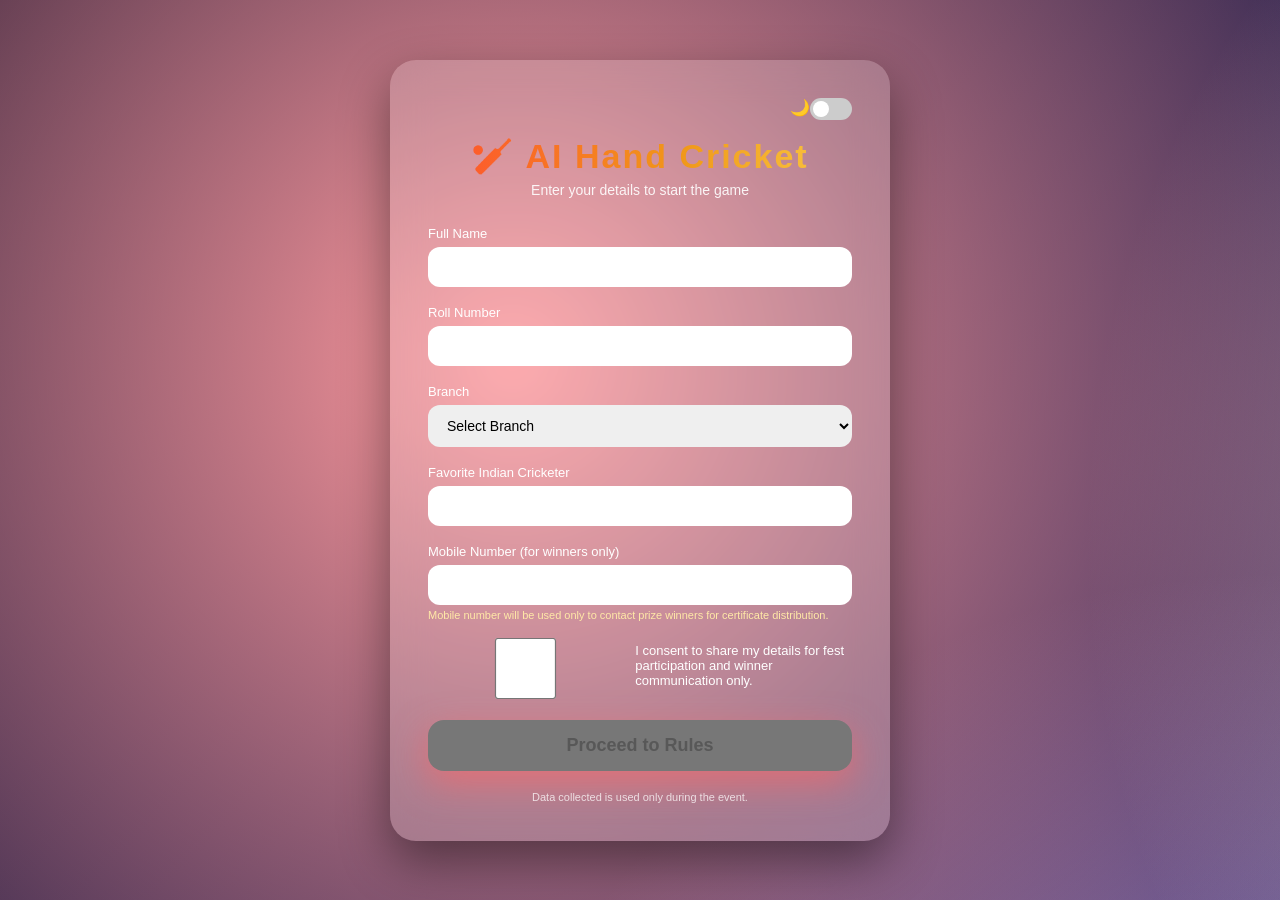
==== index.html @ 22d78728 "Finished tha AI model and is ready for improvement in UI/UX" ====
<!DOCTYPE html>
<html lang="en">
<head>
  <meta charset="UTF-8">
  <title>AI Hand Cricket | Registration</title>
  <meta name="viewport" content="width=device-width, initial-scale=1.0">

  <style> /* RESET */
    * {
        margin: 0;
        padding: 0;
        box-sizing: border-box;
        font-family: "Poppins", "Segoe UI", sans-serif;
      }
      
      /* BACKGROUND */
      body {
        min-height: 100vh;
        background:
          radial-gradient(circle at 20% 20%, #ff9a9e, transparent 40%),
          radial-gradient(circle at 80% 30%, #fad0c4, transparent 40%),
          radial-gradient(circle at 50% 80%, #a18cd1, transparent 45%),
          linear-gradient(135deg, #0f0c29, #302b63, #24243e);
        background-size: 200% 200%;
        animation: bgFlow 14s ease infinite;
        display: flex;
        justify-content: center;
        align-items: center;
        color: #fff;
      }
      
      @keyframes bgFlow {
        0% { background-position: 0% 50%; }
        50% { background-position: 100% 50%; }
        100% { background-position: 0% 50%; }
      }
      
      /* CONTAINER */
      .container {
        width: 100%;
        max-width: 500px;
        padding: 38px;
        border-radius: 26px;
        background: rgba(255, 255, 255, 0.18);
        backdrop-filter: blur(18px);
        box-shadow: 0 20px 50px rgba(0,0,0,0.45);
      }
      
      /* TITLE */
      h1 {
        text-align: center;
        font-size: 34px;
        font-weight: 800;
        margin-bottom: 6px;
        letter-spacing: 2px;
        background: linear-gradient(
          90deg,
          #ff512f,
          #f09819,
          #ffe259,
          #12d8fa,
          #1fa2ff,
          #dd2476
        );
        background-size: 300% auto;
        -webkit-background-clip: text;
        -webkit-text-fill-color: transparent;
        animation: textFlow 4s linear infinite;
      }
      
      @keyframes textFlow {
        0% { background-position: 0% center; }
        100% { background-position: 300% center; }
      }
      
      .subtitle {
        text-align: center;
        font-size: 14px;
        margin-bottom: 28px;
        opacity: 0.9;
      }
      
      /* FORM */
      .form-group {
        margin-bottom: 18px;
      }
      
      label {
        font-size: 13px;
        margin-bottom: 6px;
        display: block;
      }
      
      input, select {
        width: 100%;
        padding: 12px 15px;
        border-radius: 12px;
        border: none;
        outline: none;
        font-size: 14px;
      }
      
      input:focus, select:focus {
        box-shadow: 0 0 0 2px #12d8fa, 0 0 15px rgba(18,216,250,0.9);
      }
      
      small {
        font-size: 11px;
        color: #ffe9a7;
      }
      
      /* CONSENT */
      .consent {
        display: flex;
        gap: 12px;
        margin-top: 20px;
        font-size: 12px;
      }
      
      .consent input {
        accent-color: #ffe259;
        transform: scale(1.2);
      }
      
      /* BUTTON */
      button {
        width: 100%;
        margin-top: 26px;
        padding: 15px;
        font-size: 18px;
        font-weight: 700;
        border-radius: 16px;
        border: none;
        cursor: pointer;
        background: linear-gradient(90deg, #ffe259, #ffa751, #ff512f);
        box-shadow: 0 12px 35px rgba(255,100,100,0.6);
      }
      
      button:disabled {
        background: #777;
        cursor: not-allowed;
      }
      
      /* FOOTER */
      .footer {
        margin-top: 20px;
        font-size: 11px;
        text-align: center;
        opacity: 0.75;
      }
      
      /* DARK MODE */
      body.dark {
        background: linear-gradient(135deg, #0f0c29, #000);
      }
      
      body.dark .container {
        background: rgba(0,0,0,0.65);
      }
      
      body.dark input,
      body.dark select {
        background: #111;
        color: #fff;
      }
      
      /* TOGGLE */
      .theme-toggle {
        display: flex;
        justify-content: flex-end;
        margin-bottom: 10px;
      }
      
      .switch {
        position: relative;
        width: 42px;
        height: 22px;
      }
      
      .switch input {
        opacity: 0;
      }
      
      .slider {
        position: absolute;
        inset: 0;
        background: #ccc;
        border-radius: 20px;
      }
      
      .slider::before {
        content: "";
        position: absolute;
        height: 16px;
        width: 16px;
        left: 3px;
        bottom: 3px;
        background: white;
        border-radius: 50%;
      }
      
      input:checked + .slider {
        background: #12d8fa;
      }
      
      input:checked + .slider::before {
        transform: translateX(20px);
      }
      </style>
</head>

<body>

  <div class="container">

    <!-- Dark mode toggle -->
    <div class="theme-toggle">
      <span>🌙</span>
      <label class="switch">
        <input type="checkbox" id="darkToggle">
        <span class="slider"></span>
      </label>
    </div>

    <h1>🏏 AI Hand Cricket</h1>
    <p class="subtitle">Enter your details to start the game</p>

    <form id="registrationForm">

      <div class="form-group">
        <label>Full Name</label>
        <input type="text" id="name" required>
      </div>

      <div class="form-group">
        <label>Roll Number</label>
        <input type="text" id="rollno" required>
      </div>

      <div class="form-group">
        <label>Branch</label>
        <select id="branch" required>
          <option value="">Select Branch</option>
          <option value="CSE">Computer Science and Engineering</option>
          <option value="ECE">Electronics and Communication Engineering</option>
          <option value="EEE">Electrical and Electronics Engineering</option>
          <option value="ME">Mechanical Engineering</option>
          <option value="CH">Chemical Engineering</option>
          <option value="MT">Metallurgical Engineering</option>
          <option value="BT">Biotechnology</option>
          <option value="CE">Civil Engineering</option>
        </select>
      </div>

      <div class="form-group">
        <label>Favorite Indian Cricketer</label>
        <input type="text" id="favCricketer" required>
      </div>

      <div class="form-group">
        <label>Mobile Number (for winners only)</label>
        <input type="tel" id="mobile" pattern="[0-9]{10}">
        <small>
          Mobile number will be used only to contact prize winners for certificate distribution.
        </small>
      </div>

      <div class="consent">
        <input type="checkbox" id="consent">
        <label for="consent">
          I consent to share my details for fest participation and winner communication only.
        </label>
      </div>

      <button type="submit" id="submitBtn" disabled>
        Proceed to Rules
      </button>

    </form>

    <p class="footer">
      Data collected is used only during the event.
    </p>

  </div>

  <script > // ================================
    // ELEMENT REFERENCES
    // ================================
    const form = document.getElementById("registrationForm");
    const submitBtn = document.getElementById("submitBtn");
    const consentCheckbox = document.getElementById("consent");
    const darkToggle = document.getElementById("darkToggle");
    
    // Input fields
    const nameInput = document.getElementById("name");
    const rollnoInput = document.getElementById("rollno");
    const branchInput = document.getElementById("branch");
    const favCricketerInput = document.getElementById("favCricketer");
    const mobileInput = document.getElementById("mobile");
    
    // ================================
    // CONSENT LOGIC
    // ================================
    submitBtn.disabled = true;
    
    consentCheckbox.addEventListener("change", () => {
      submitBtn.disabled = !consentCheckbox.checked;
    });
    
    // ================================
    // FORM SUBMISSION
    // ================================
    form.addEventListener("submit", function (event) {
      event.preventDefault();
    
      // Trimmed values
      const name = nameInput.value.trim();
      const rollno = rollnoInput.value.trim();
      const branch = branchInput.value;
      const favCricketer = favCricketerInput.value.trim();
      const mobile = mobileInput.value.trim();
    
      // ----------------
      // VALIDATION
      // ----------------
      if (!name || !rollno || !branch || !favCricketer) {
        alert("Please fill all required fields.");
        return;
      }
    
      if (mobile && !/^[0-9]{10}$/.test(mobile)) {
        alert("Mobile number must be 10 digits.");
        return;
      }
    
      if (!consentCheckbox.checked) {
        alert("Please provide consent to continue.");
        return;
      }
    
      // ----------------
      // SAVE PLAYER DATA
      // ----------------
      const playerData = {
        name: name,
        rollno: rollno,
        branch: branch,
        favCricketer: favCricketer,
        mobile: mobile,
        registeredAt: new Date().toISOString()
      };
    
      // Save current player
      localStorage.setItem("currentPlayer", JSON.stringify(playerData));
    
      // Optional: maintain list of all players
      let allPlayers = JSON.parse(localStorage.getItem("allPlayers")) || [];
      allPlayers.push(playerData);
      localStorage.setItem("allPlayers", JSON.stringify(allPlayers));
    
      // ----------------
      // SUCCESS + REDIRECT
      // ----------------
      alert("Registration successful! Redirecting to rules...");
      window.location.href = "2.html";
    });
    
    // ================================
    // DARK MODE LOGIC
    // ================================
    
    // Load saved theme on page load
    const savedTheme = localStorage.getItem("theme");
    if (savedTheme === "dark") {
      document.body.classList.add("dark");
      if (darkToggle) darkToggle.checked = true;
    }
    
    // Toggle dark mode
    if (darkToggle) {
      darkToggle.addEventListener("change", () => {
        if (darkToggle.checked) {
          document.body.classList.add("dark");
          localStorage.setItem("theme", "dark");
        } else {
          document.body.classList.remove("dark");
          localStorage.setItem("theme", "light");
        }
      });
    }
    </script>
</body>
</html>
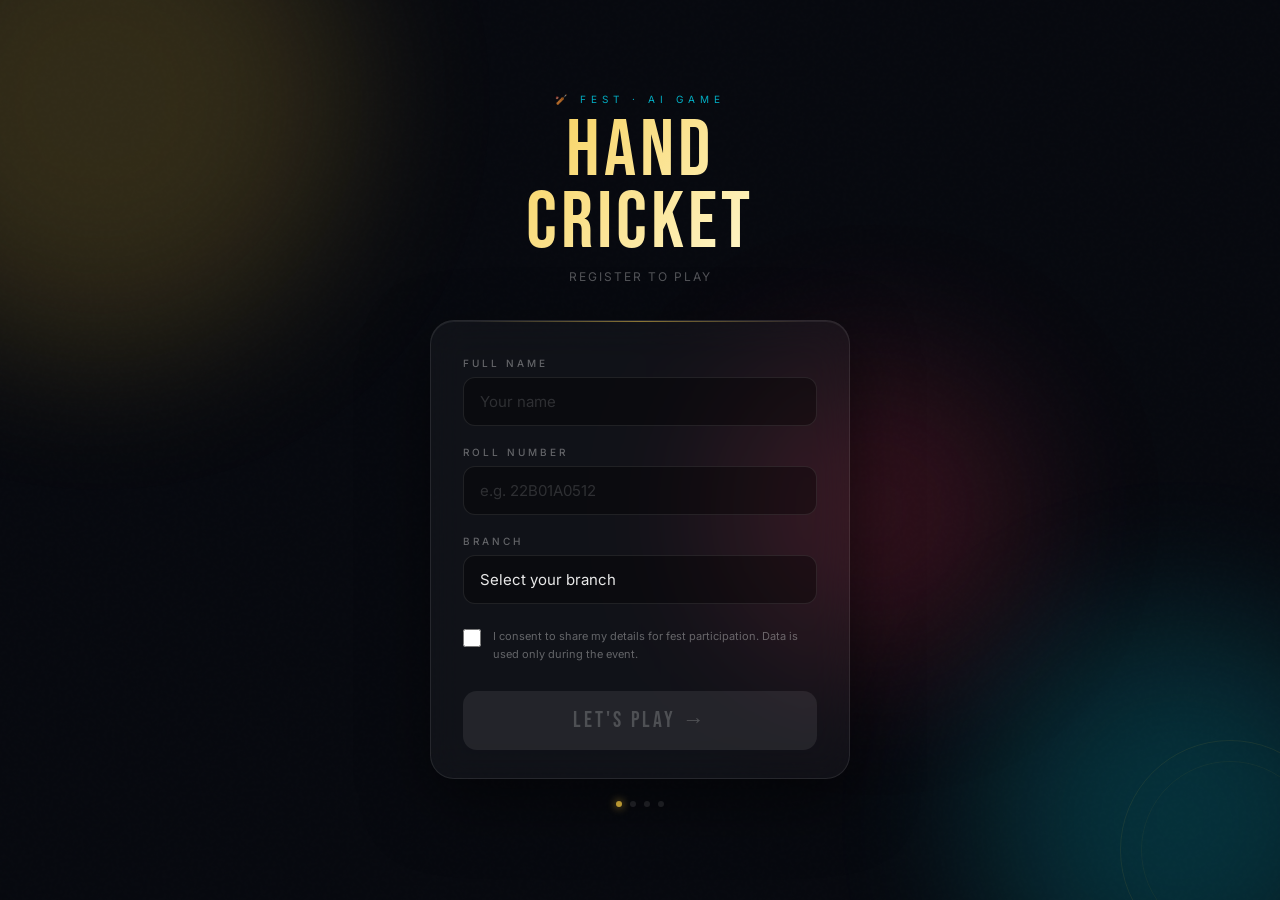
==== commit 7ca5fae9: "Add files via upload" ====
--- a/index.html
+++ b/index.html
@@ -2,393 +2,335 @@
 <html lang="en">
 <head>
   <meta charset="UTF-8">
-  <title>AI Hand Cricket | Registration</title>
+  <title>AI Hand Cricket | Register</title>
   <meta name="viewport" content="width=device-width, initial-scale=1.0">
-
-  <style> /* RESET */
-    * {
-        margin: 0;
-        padding: 0;
-        box-sizing: border-box;
-        font-family: "Poppins", "Segoe UI", sans-serif;
-      }
-      
-      /* BACKGROUND */
-      body {
-        min-height: 100vh;
-        background:
-          radial-gradient(circle at 20% 20%, #ff9a9e, transparent 40%),
-          radial-gradient(circle at 80% 30%, #fad0c4, transparent 40%),
-          radial-gradient(circle at 50% 80%, #a18cd1, transparent 45%),
-          linear-gradient(135deg, #0f0c29, #302b63, #24243e);
-        background-size: 200% 200%;
-        animation: bgFlow 14s ease infinite;
-        display: flex;
-        justify-content: center;
-        align-items: center;
-        color: #fff;
-      }
-      
-      @keyframes bgFlow {
-        0% { background-position: 0% 50%; }
-        50% { background-position: 100% 50%; }
-        100% { background-position: 0% 50%; }
-      }
-      
-      /* CONTAINER */
-      .container {
-        width: 100%;
-        max-width: 500px;
-        padding: 38px;
-        border-radius: 26px;
-        background: rgba(255, 255, 255, 0.18);
-        backdrop-filter: blur(18px);
-        box-shadow: 0 20px 50px rgba(0,0,0,0.45);
-      }
-      
-      /* TITLE */
-      h1 {
-        text-align: center;
-        font-size: 34px;
-        font-weight: 800;
-        margin-bottom: 6px;
-        letter-spacing: 2px;
-        background: linear-gradient(
-          90deg,
-          #ff512f,
-          #f09819,
-          #ffe259,
-          #12d8fa,
-          #1fa2ff,
-          #dd2476
-        );
-        background-size: 300% auto;
-        -webkit-background-clip: text;
-        -webkit-text-fill-color: transparent;
-        animation: textFlow 4s linear infinite;
-      }
-      
-      @keyframes textFlow {
-        0% { background-position: 0% center; }
-        100% { background-position: 300% center; }
-      }
-      
-      .subtitle {
-        text-align: center;
-        font-size: 14px;
-        margin-bottom: 28px;
-        opacity: 0.9;
-      }
-      
-      /* FORM */
-      .form-group {
-        margin-bottom: 18px;
-      }
-      
-      label {
-        font-size: 13px;
-        margin-bottom: 6px;
-        display: block;
-      }
-      
-      input, select {
-        width: 100%;
-        padding: 12px 15px;
-        border-radius: 12px;
-        border: none;
-        outline: none;
-        font-size: 14px;
-      }
-      
-      input:focus, select:focus {
-        box-shadow: 0 0 0 2px #12d8fa, 0 0 15px rgba(18,216,250,0.9);
-      }
-      
-      small {
-        font-size: 11px;
-        color: #ffe9a7;
-      }
-      
-      /* CONSENT */
-      .consent {
-        display: flex;
-        gap: 12px;
-        margin-top: 20px;
-        font-size: 12px;
-      }
-      
-      .consent input {
-        accent-color: #ffe259;
-        transform: scale(1.2);
-      }
-      
-      /* BUTTON */
-      button {
-        width: 100%;
-        margin-top: 26px;
-        padding: 15px;
-        font-size: 18px;
-        font-weight: 700;
-        border-radius: 16px;
-        border: none;
-        cursor: pointer;
-        background: linear-gradient(90deg, #ffe259, #ffa751, #ff512f);
-        box-shadow: 0 12px 35px rgba(255,100,100,0.6);
-      }
-      
-      button:disabled {
-        background: #777;
-        cursor: not-allowed;
-      }
-      
-      /* FOOTER */
-      .footer {
-        margin-top: 20px;
-        font-size: 11px;
-        text-align: center;
-        opacity: 0.75;
-      }
-      
-      /* DARK MODE */
-      body.dark {
-        background: linear-gradient(135deg, #0f0c29, #000);
-      }
-      
-      body.dark .container {
-        background: rgba(0,0,0,0.65);
-      }
-      
-      body.dark input,
-      body.dark select {
-        background: #111;
-        color: #fff;
-      }
-      
-      /* TOGGLE */
-      .theme-toggle {
-        display: flex;
-        justify-content: flex-end;
-        margin-bottom: 10px;
-      }
-      
-      .switch {
-        position: relative;
-        width: 42px;
-        height: 22px;
-      }
-      
-      .switch input {
-        opacity: 0;
-      }
-      
-      .slider {
-        position: absolute;
-        inset: 0;
-        background: #ccc;
-        border-radius: 20px;
-      }
-      
-      .slider::before {
-        content: "";
-        position: absolute;
-        height: 16px;
-        width: 16px;
-        left: 3px;
-        bottom: 3px;
-        background: white;
-        border-radius: 50%;
-      }
-      
-      input:checked + .slider {
-        background: #12d8fa;
-      }
-      
-      input:checked + .slider::before {
-        transform: translateX(20px);
-      }
-      </style>
+  <link href="https://fonts.googleapis.com/css2?family=Bebas+Neue&family=Inter:wght@300;400;500;600&display=swap" rel="stylesheet">
+  <style>
+    *, *::before, *::after { margin:0; padding:0; box-sizing:border-box; }
+
+    :root {
+      --gold: #f5c842;
+      --cyan: #00e5ff;
+      --red: #ff3b5c;
+      --bg: #07090f;
+      --card: rgba(255,255,255,0.04);
+      --border: rgba(255,255,255,0.09);
+      --text: #e8e8e8;
+    }
+
+    body {
+      background: var(--bg);
+      min-height: 100vh;
+      display: flex;
+      align-items: center;
+      justify-content: center;
+      font-family: 'Inter', sans-serif;
+      color: var(--text);
+      overflow: hidden;
+      position: relative;
+    }
+
+    /* Animated background blobs */
+    .blob {
+      position: fixed;
+      border-radius: 50%;
+      filter: blur(80px);
+      opacity: 0.18;
+      pointer-events: none;
+      animation: drift 18s ease-in-out infinite;
+    }
+    .blob1 { width: 500px; height: 500px; background: var(--gold); top: -150px; left: -150px; animation-delay: 0s; }
+    .blob2 { width: 400px; height: 400px; background: var(--cyan); bottom: -120px; right: -100px; animation-delay: -6s; }
+    .blob3 { width: 300px; height: 300px; background: var(--red); top: 40%; right: 20%; animation-delay: -12s; }
+    @keyframes drift {
+      0%, 100% { transform: translate(0,0) scale(1); }
+      33%       { transform: translate(30px,-40px) scale(1.07); }
+      66%       { transform: translate(-20px,30px) scale(0.95); }
+    }
+
+    /* Grain overlay */
+    body::after {
+      content: '';
+      position: fixed;
+      inset: 0;
+      background-image: url("data:image/svg+xml,%3Csvg viewBox='0 0 256 256' xmlns='http://www.w3.org/2000/svg'%3E%3Cfilter id='noise'%3E%3CfeTurbulence type='fractalNoise' baseFrequency='0.9' numOctaves='4' stitchTiles='stitch'/%3E%3C/filter%3E%3Crect width='100%25' height='100%25' filter='url(%23noise)' opacity='0.04'/%3E%3C/svg%3E");
+      pointer-events: none;
+      z-index: 0;
+      opacity: 0.35;
+    }
+
+    .page { position: relative; z-index: 1; width: 100%; max-width: 460px; padding: 20px; }
+
+    /* Header */
+    .header { text-align: center; margin-bottom: 36px; }
+    .eyebrow {
+      font-size: 10px;
+      letter-spacing: 5px;
+      text-transform: uppercase;
+      color: var(--cyan);
+      margin-bottom: 10px;
+      opacity: 0.75;
+    }
+    .title {
+      font-family: 'Bebas Neue', sans-serif;
+      font-size: clamp(52px, 12vw, 80px);
+      letter-spacing: 4px;
+      line-height: 0.9;
+      background: linear-gradient(135deg, var(--gold) 0%, #fff8d0 50%, var(--gold) 100%);
+      background-size: 200% auto;
+      -webkit-background-clip: text;
+      -webkit-text-fill-color: transparent;
+      animation: shimmer 3s linear infinite;
+    }
+    @keyframes shimmer { to { background-position: 200% center; } }
+    .subtitle {
+      margin-top: 10px;
+      font-size: 12px;
+      color: rgba(255,255,255,0.3);
+      letter-spacing: 2px;
+      text-transform: uppercase;
+    }
+
+    /* Card */
+    .card {
+      background: var(--card);
+      border: 1px solid var(--border);
+      border-radius: 24px;
+      padding: 36px 32px 28px;
+      backdrop-filter: blur(20px);
+      box-shadow: 0 24px 64px rgba(0,0,0,0.5), inset 0 1px 0 rgba(255,255,255,0.07);
+      position: relative;
+      overflow: hidden;
+    }
+    .card::before {
+      content: '';
+      position: absolute;
+      top: 0; left: 10%; right: 10%;
+      height: 1px;
+      background: linear-gradient(90deg, transparent, var(--gold), transparent);
+      opacity: 0.5;
+    }
+
+    /* Fields */
+    .field { margin-bottom: 20px; }
+    .field label {
+      display: block;
+      font-size: 10px;
+      letter-spacing: 3px;
+      text-transform: uppercase;
+      color: rgba(255,255,255,0.35);
+      margin-bottom: 8px;
+      font-weight: 500;
+    }
+    .field input,
+    .field select {
+      width: 100%;
+      padding: 14px 16px;
+      background: rgba(0,0,0,0.35);
+      border: 1px solid var(--border);
+      border-radius: 12px;
+      color: var(--text);
+      font-family: 'Inter', sans-serif;
+      font-size: 15px;
+      outline: none;
+      transition: border-color 0.2s, box-shadow 0.2s;
+      -webkit-appearance: none;
+    }
+    .field select option { background: #10141e; color: #fff; }
+    .field input::placeholder { color: rgba(255,255,255,0.15); }
+    .field input:focus,
+    .field select:focus {
+      border-color: var(--gold);
+      box-shadow: 0 0 0 3px rgba(245,200,66,0.12);
+    }
+    .field input.valid { border-color: rgba(0,229,255,0.4); }
+
+    /* Consent */
+    .consent {
+      display: flex;
+      align-items: flex-start;
+      gap: 12px;
+      margin: 24px 0 4px;
+    }
+    .consent input[type="checkbox"] {
+      width: 18px; height: 18px; flex-shrink: 0;
+      accent-color: var(--gold);
+      margin-top: 1px;
+      cursor: pointer;
+    }
+    .consent label {
+      font-size: 11px;
+      color: rgba(255,255,255,0.35);
+      line-height: 1.6;
+      cursor: pointer;
+    }
+
+    /* Button */
+    .btn {
+      width: 100%;
+      margin-top: 24px;
+      padding: 16px;
+      border: none;
+      border-radius: 14px;
+      font-family: 'Bebas Neue', sans-serif;
+      font-size: 22px;
+      letter-spacing: 3px;
+      cursor: pointer;
+      background: linear-gradient(135deg, var(--gold) 0%, #f0a030 100%);
+      color: #07090f;
+      box-shadow: 0 8px 32px rgba(245,200,66,0.35);
+      transition: transform 0.2s, box-shadow 0.2s, opacity 0.2s;
+    }
+    .btn:hover:not(:disabled) {
+      transform: translateY(-2px);
+      box-shadow: 0 14px 40px rgba(245,200,66,0.55);
+    }
+    .btn:disabled {
+      background: rgba(255,255,255,0.08);
+      color: rgba(255,255,255,0.2);
+      box-shadow: none;
+      cursor: not-allowed;
+    }
+
+    /* Step dots */
+    .steps {
+      display: flex;
+      justify-content: center;
+      gap: 8px;
+      margin-top: 22px;
+    }
+    .step-dot {
+      width: 6px; height: 6px; border-radius: 50%;
+      background: rgba(255,255,255,0.12);
+    }
+    .step-dot.active { background: var(--gold); box-shadow: 0 0 8px var(--gold); }
+
+    /* Decorative cricket ball */
+    .cricket-deco {
+      position: fixed;
+      bottom: -60px; right: -60px;
+      width: 220px; height: 220px;
+      border-radius: 50%;
+      border: 1px solid rgba(245,200,66,0.08);
+      pointer-events: none;
+      z-index: 0;
+    }
+    .cricket-deco::after {
+      content: '';
+      position: absolute;
+      inset: 20px;
+      border-radius: 50%;
+      border: 1px solid rgba(245,200,66,0.05);
+    }
+
+    /* Entrance animation */
+    .page { animation: fadeUp 0.7s cubic-bezier(0.22,1,0.36,1) both; }
+    @keyframes fadeUp { from { opacity:0; transform:translateY(28px); } to { opacity:1; transform:none; } }
+  </style>
 </head>
-
 <body>
-
-  <div class="container">
-
-    <!-- Dark mode toggle -->
-    <div class="theme-toggle">
-      <span>🌙</span>
-      <label class="switch">
-        <input type="checkbox" id="darkToggle">
-        <span class="slider"></span>
-      </label>
+  <div class="blob blob1"></div>
+  <div class="blob blob2"></div>
+  <div class="blob blob3"></div>
+  <div class="cricket-deco"></div>
+
+  <div class="page">
+    <div class="header">
+      <div class="eyebrow">🏏 Fest · AI Game</div>
+      <div class="title">Hand<br>Cricket</div>
+      <div class="subtitle">Register to Play</div>
     </div>
 
-    <h1>🏏 AI Hand Cricket</h1>
-    <p class="subtitle">Enter your details to start the game</p>
-
-    <form id="registrationForm">
-
-      <div class="form-group">
-        <label>Full Name</label>
-        <input type="text" id="name" required>
-      </div>
-
-      <div class="form-group">
-        <label>Roll Number</label>
-        <input type="text" id="rollno" required>
-      </div>
-
-      <div class="form-group">
-        <label>Branch</label>
-        <select id="branch" required>
-          <option value="">Select Branch</option>
-          <option value="CSE">Computer Science and Engineering</option>
-          <option value="ECE">Electronics and Communication Engineering</option>
-          <option value="EEE">Electrical and Electronics Engineering</option>
-          <option value="ME">Mechanical Engineering</option>
-          <option value="CH">Chemical Engineering</option>
-          <option value="MT">Metallurgical Engineering</option>
-          <option value="BT">Biotechnology</option>
-          <option value="CE">Civil Engineering</option>
-        </select>
-      </div>
-
-      <div class="form-group">
-        <label>Favorite Indian Cricketer</label>
-        <input type="text" id="favCricketer" required>
-      </div>
-
-      <div class="form-group">
-        <label>Mobile Number (for winners only)</label>
-        <input type="tel" id="mobile" pattern="[0-9]{10}">
-        <small>
-          Mobile number will be used only to contact prize winners for certificate distribution.
-        </small>
-      </div>
-
-      <div class="consent">
-        <input type="checkbox" id="consent">
-        <label for="consent">
-          I consent to share my details for fest participation and winner communication only.
-        </label>
-      </div>
-
-      <button type="submit" id="submitBtn" disabled>
-        Proceed to Rules
-      </button>
-
-    </form>
-
-    <p class="footer">
-      Data collected is used only during the event.
-    </p>
-
+    <div class="card">
+      <form id="regForm">
+        <div class="field">
+          <label>Full Name</label>
+          <input type="text" id="name" placeholder="Your name" autocomplete="off" required>
+        </div>
+
+        <div class="field">
+          <label>Roll Number</label>
+          <input type="text" id="rollno" placeholder="e.g. 22B01A0512" autocomplete="off" required>
+        </div>
+
+        <div class="field">
+          <label>Branch</label>
+          <select id="branch" required>
+            <option value="">Select your branch</option>
+            <option value="CSE">Computer Science and Engineering</option>
+            <option value="ECE">Electronics and Communication Engineering</option>
+            <option value="EEE">Electrical and Electronics Engineering</option>
+            <option value="ME">Mechanical Engineering</option>
+            <option value="CH">Chemical Engineering</option>
+            <option value="MT">Metallurgical Engineering</option>
+            <option value="BT">Biotechnology</option>
+            <option value="CE">Civil Engineering</option>
+          </select>
+        </div>
+
+        <div class="consent">
+          <input type="checkbox" id="consent">
+          <label for="consent">I consent to share my details for fest participation. Data is used only during the event.</label>
+        </div>
+
+        <button class="btn" type="submit" id="submitBtn" disabled>
+          Let's Play →
+        </button>
+      </form>
+    </div>
+
+    <div class="steps">
+      <div class="step-dot active"></div>
+      <div class="step-dot"></div>
+      <div class="step-dot"></div>
+      <div class="step-dot"></div>
+    </div>
   </div>
 
-  <script > // ================================
-    // ELEMENT REFERENCES
-    // ================================
-    const form = document.getElementById("registrationForm");
+  <script>
+    const form      = document.getElementById("regForm");
     const submitBtn = document.getElementById("submitBtn");
-    const consentCheckbox = document.getElementById("consent");
-    const darkToggle = document.getElementById("darkToggle");
-    
-    // Input fields
+    const consent   = document.getElementById("consent");
     const nameInput = document.getElementById("name");
-    const rollnoInput = document.getElementById("rollno");
-    const branchInput = document.getElementById("branch");
-    const favCricketerInput = document.getElementById("favCricketer");
-    const mobileInput = document.getElementById("mobile");
-    
-    // ================================
-    // CONSENT LOGIC
-    // ================================
-    submitBtn.disabled = true;
-    
-    consentCheckbox.addEventListener("change", () => {
-      submitBtn.disabled = !consentCheckbox.checked;
+    const rollInput = document.getElementById("rollno");
+    const branch    = document.getElementById("branch");
+
+    function checkValid() {
+      submitBtn.disabled = !(
+        nameInput.value.trim() &&
+        rollInput.value.trim() &&
+        branch.value &&
+        consent.checked
+      );
+    }
+    [nameInput, rollInput, branch, consent].forEach(el => el.addEventListener("input", checkValid));
+    [nameInput, rollInput, branch, consent].forEach(el => el.addEventListener("change", checkValid));
+
+    // Live validation glow
+    nameInput.addEventListener("input", () => {
+      nameInput.classList.toggle("valid", nameInput.value.trim().length > 1);
     });
-    
-    // ================================
-    // FORM SUBMISSION
-    // ================================
-    form.addEventListener("submit", function (event) {
-      event.preventDefault();
-    
-      // Trimmed values
-      const name = nameInput.value.trim();
-      const rollno = rollnoInput.value.trim();
-      const branch = branchInput.value;
-      const favCricketer = favCricketerInput.value.trim();
-      const mobile = mobileInput.value.trim();
-    
-      // ----------------
-      // VALIDATION
-      // ----------------
-      if (!name || !rollno || !branch || !favCricketer) {
-        alert("Please fill all required fields.");
-        return;
-      }
-    
-      if (mobile && !/^[0-9]{10}$/.test(mobile)) {
-        alert("Mobile number must be 10 digits.");
-        return;
-      }
-    
-      if (!consentCheckbox.checked) {
-        alert("Please provide consent to continue.");
-        return;
-      }
-    
-      // ----------------
-      // SAVE PLAYER DATA
-      // ----------------
-      const playerData = {
-        name: name,
-        rollno: rollno,
-        branch: branch,
-        favCricketer: favCricketer,
-        mobile: mobile,
+    rollInput.addEventListener("input", () => {
+      rollInput.classList.toggle("valid", rollInput.value.trim().length > 3);
+    });
+
+    form.addEventListener("submit", e => {
+      e.preventDefault();
+      const data = {
+        name: nameInput.value.trim(),
+        rollno: rollInput.value.trim(),
+        branch: branch.value,
         registeredAt: new Date().toISOString()
       };
-    
-      // Save current player
-      localStorage.setItem("currentPlayer", JSON.stringify(playerData));
-    
-      // Optional: maintain list of all players
-      let allPlayers = JSON.parse(localStorage.getItem("allPlayers")) || [];
-      allPlayers.push(playerData);
-      localStorage.setItem("allPlayers", JSON.stringify(allPlayers));
-    
-      // ----------------
-      // SUCCESS + REDIRECT
-      // ----------------
-      alert("Registration successful! Redirecting to rules...");
-      window.location.href = "2.html";
+      localStorage.setItem("currentPlayer", JSON.stringify(data));
+      let all = JSON.parse(localStorage.getItem("allPlayers")) || [];
+      all.push(data);
+      localStorage.setItem("allPlayers", JSON.stringify(all));
+
+      submitBtn.textContent = "✓ Loading Rules...";
+      submitBtn.disabled = true;
+      setTimeout(() => { window.location.href = "2.html"; }, 600);
     });
-    
-    // ================================
-    // DARK MODE LOGIC
-    // ================================
-    
-    // Load saved theme on page load
-    const savedTheme = localStorage.getItem("theme");
-    if (savedTheme === "dark") {
-      document.body.classList.add("dark");
-      if (darkToggle) darkToggle.checked = true;
-    }
-    
-    // Toggle dark mode
-    if (darkToggle) {
-      darkToggle.addEventListener("change", () => {
-        if (darkToggle.checked) {
-          document.body.classList.add("dark");
-          localStorage.setItem("theme", "dark");
-        } else {
-          document.body.classList.remove("dark");
-          localStorage.setItem("theme", "light");
-        }
-      });
-    }
-    </script>
+  </script>
 </body>
-</html>
+</html>
